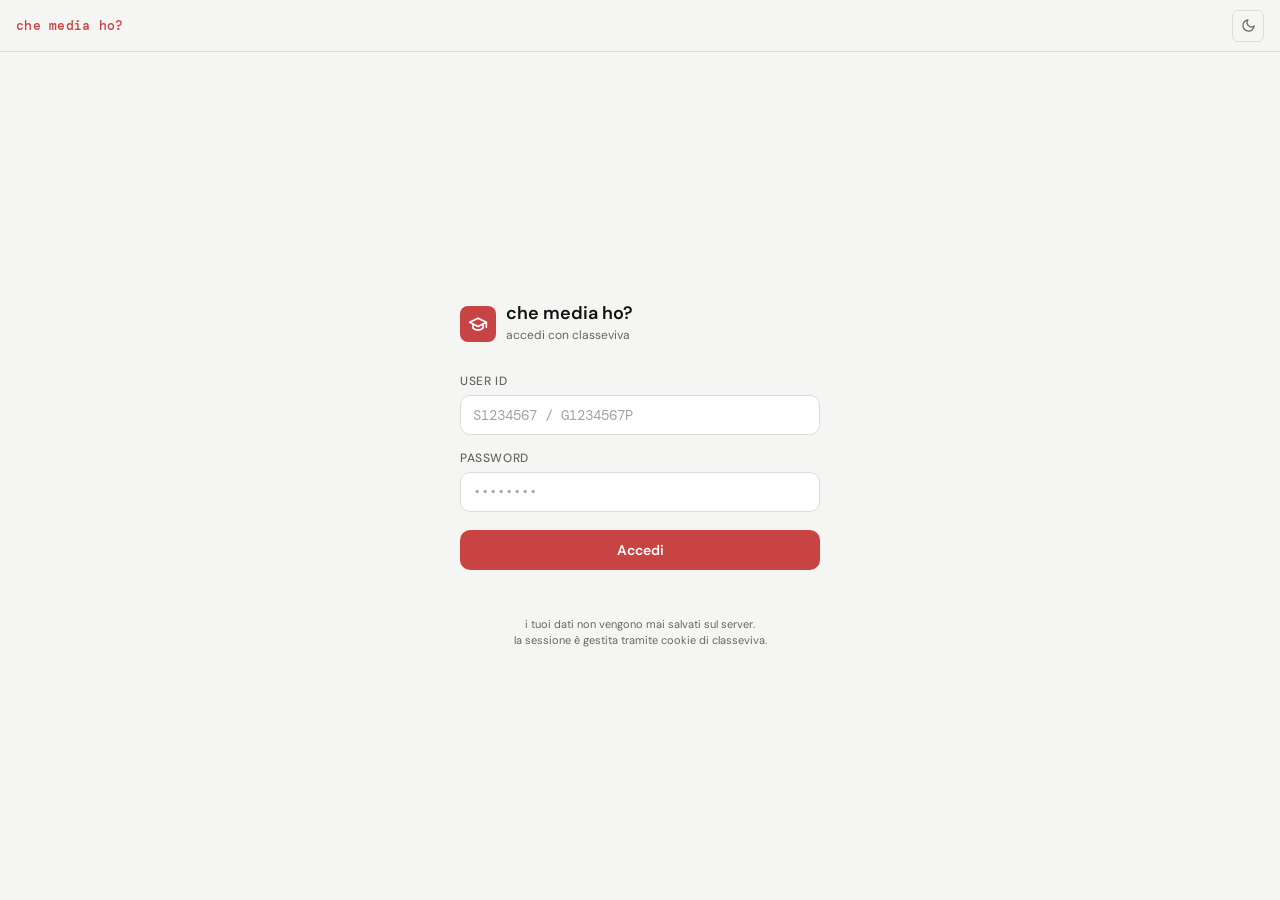
==== index.html @ db6457bb "feat: init v3" ====
<!DOCTYPE html>
<html lang="it">
<head>
  <meta charset="UTF-8" />
  <meta name="viewport" content="width=device-width, initial-scale=1.0, viewport-fit=cover" />
  <meta name="theme-color" content="#0f0f0f" />
  <meta name="description" content="Calcola la media dei voti ClasseViva" />
  <meta name="apple-mobile-web-app-capable" content="yes" />
  <meta name="apple-mobile-web-app-status-bar-style" content="black-translucent" />
  <meta name="apple-mobile-web-app-title" content="che media ho?" />
  <link rel="manifest" href="/manifest.json" />
  <link rel="icon" type="image/png" sizes="192x192" href="/icons/icon-192.png" />
  <link rel="apple-touch-icon" href="/icons/icon-192.png" />
  <title>che media ho?</title>
  <link rel="preconnect" href="https://fonts.googleapis.com" />
  <link rel="preconnect" href="https://fonts.gstatic.com" crossorigin />
  <link href="https://fonts.googleapis.com/css2?family=DM+Mono:ital,wght@0,300;0,400;0,500;1,300&family=DM+Sans:ital,opsz,wght@0,9..40,300;0,9..40,400;0,9..40,500;0,9..40,600;1,9..40,300&display=swap" rel="stylesheet" />

  <style>
    *, *::before, *::after { box-sizing: border-box; margin: 0; padding: 0; }

    :root {
      --bg:        #0c0c0c;
      --surface:   #161616;
      --surface2:  #1e1e1e;
      --border:    #2a2a2a;
      --text:      #e8e8e8;
      --muted:     #888;
      --accent:    #c84444;
      --accent-lo: rgba(200,68,68,.12);
      --green:     #4caf6e;
      --yellow:    #e0a943;
      --red:       #c84444;
      --blue:      #4a8fd4;
      --radius:    10px;
      --mono:      "DM Mono", monospace;
      --sans:      "DM Sans", sans-serif;
      --transition: 160ms ease;
    }
    [data-theme="light"] {
      --bg:        #f5f5f3;
      --surface:   #ffffff;
      --surface2:  #eeeeec;
      --border:    #dcdcda;
      --text:      #111;
      --muted:     #666;
      --accent-lo: rgba(200,68,68,.08);
    }

    html, body { height: 100%; }
    body {
      font-family: var(--sans);
      background: var(--bg);
      color: var(--text);
      font-size: 15px;
      line-height: 1.5;
      -webkit-font-smoothing: antialiased;
    }

    .hidden { display: none !important; }
    .mono   { font-family: var(--mono); }

    #app { min-height: 100dvh; display: flex; flex-direction: column; }

    .topbar {
      position: sticky; top: 0; z-index: 100;
      display: flex; align-items: center; justify-content: space-between;
      padding: 0 16px;
      height: 52px;
      background: var(--bg);
      border-bottom: 1px solid var(--border);
    }
    .topbar-brand {
      font-family: var(--mono);
      font-size: 13px;
      font-weight: 500;
      color: var(--accent);
      letter-spacing: .02em;
      user-select: none;
    }
    .topbar-actions { display: flex; gap: 8px; align-items: center; }
    .icon-btn {
      background: none;
      border: 1px solid var(--border);
      border-radius: 6px;
      color: var(--muted);
      width: 32px; height: 32px;
      display: flex; align-items: center; justify-content: center;
      cursor: pointer;
      transition: color var(--transition), border-color var(--transition);
    }
    .icon-btn:hover { color: var(--text); border-color: var(--muted); }
    .icon-btn svg { width: 15px; height: 15px; }

    .view { display: none; flex: 1; }
    .view.active { display: flex; flex-direction: column; }

    #view-login {
      align-items: center;
      justify-content: center;
      padding: 32px 20px;
    }
    .login-card {
      width: 100%;
      max-width: 360px;
    }
    .login-logo {
      display: flex; align-items: center; gap: 10px;
      margin-bottom: 28px;
    }
    .login-logo-icon {
      width: 36px; height: 36px;
      background: var(--accent);
      border-radius: 8px;
      display: flex; align-items: center; justify-content: center;
      flex-shrink: 0;
    }
    .login-logo-icon svg { width: 20px; height: 20px; color: #fff; }
    .login-title {
      font-size: 18px;
      font-weight: 600;
      line-height: 1.2;
    }
    .login-subtitle {
      font-size: 12px;
      color: var(--muted);
      margin-top: 1px;
    }
    .field { margin-bottom: 14px; }
    .field label {
      display: block;
      font-size: 12px;
      font-weight: 500;
      color: var(--muted);
      margin-bottom: 5px;
      text-transform: uppercase;
      letter-spacing: .05em;
    }
    .field input {
      width: 100%;
      background: var(--surface);
      border: 1px solid var(--border);
      border-radius: var(--radius);
      color: var(--text);
      font-family: var(--mono);
      font-size: 14px;
      padding: 10px 12px;
      outline: none;
      transition: border-color var(--transition);
    }
    .field input:focus { border-color: var(--accent); }
    .field input::placeholder { color: var(--muted); opacity: .6; }
    .login-btn {
      width: 100%;
      background: var(--accent);
      color: #fff;
      border: none;
      border-radius: var(--radius);
      font-family: var(--sans);
      font-size: 14px;
      font-weight: 600;
      padding: 11px;
      cursor: pointer;
      margin-top: 4px;
      transition: opacity var(--transition);
    }
    .login-btn:hover:not(:disabled) { opacity: .88; }
    .login-btn:disabled { opacity: .45; cursor: default; }
    .login-error {
      font-size: 13px;
      color: var(--red);
      min-height: 18px;
      margin-top: 10px;
      text-align: center;
    }
    .login-note {
      font-size: 11px;
      color: var(--muted);
      text-align: center;
      margin-top: 18px;
      line-height: 1.5;
    }

    #view-grades { padding: 0 0 80px; }

    .summary-bar {
      display: flex; align-items: center; justify-content: space-between;
      padding: 16px 16px 12px;
      gap: 12px;
    }
    .summary-label {
      font-size: 11px;
      text-transform: uppercase;
      letter-spacing: .08em;
      color: var(--muted);
    }
    .summary-avg {
      font-family: var(--mono);
      font-size: 32px;
      font-weight: 500;
      line-height: 1;
    }
    .summary-avg.excellent { color: var(--green); }
    .summary-avg.pass      { color: var(--yellow); }
    .summary-avg.fail      { color: var(--red); }

    .refresh-btn {
      background: var(--surface2);
      border: 1px solid var(--border);
      border-radius: 6px;
      color: var(--muted);
      padding: 6px 12px;
      font-family: var(--sans);
      font-size: 12px;
      cursor: pointer;
      display: flex; align-items: center; gap: 6px;
      transition: color var(--transition);
      flex-shrink: 0;
    }
    .refresh-btn:hover { color: var(--text); }
    .refresh-btn svg { width: 13px; height: 13px; }
    .refresh-btn.spinning svg { animation: spin .6s linear infinite; }
    @keyframes spin { to { transform: rotate(360deg); } }

    .period-block { padding: 0 12px 8px; }
    .period-label {
      font-size: 11px;
      font-weight: 600;
      text-transform: uppercase;
      letter-spacing: .1em;
      color: var(--muted);
      padding: 12px 4px 8px;
      display: flex; align-items: center; justify-content: space-between;
    }
    .period-avg {
      font-family: var(--mono);
      font-size: 12px;
      font-weight: 500;
    }

    .subject-row {
      display: flex; align-items: center;
      background: var(--surface);
      border: 1px solid var(--border);
      border-radius: var(--radius);
      padding: 11px 14px;
      margin-bottom: 6px;
      cursor: pointer;
      transition: border-color var(--transition), background var(--transition);
      gap: 10px;
    }
    .subject-row:hover { border-color: var(--muted); background: var(--surface2); }
    .subject-name {
      flex: 1;
      font-size: 13px;
      font-weight: 500;
      white-space: nowrap;
      overflow: hidden;
      text-overflow: ellipsis;
    }
    .grade-chips { display: flex; gap: 4px; flex-wrap: wrap; justify-content: flex-end; align-items: center; }
    .chip {
      font-family: var(--mono);
      font-size: 11px;
      font-weight: 500;
      padding: 2px 7px;
      border-radius: 4px;
      cursor: pointer;
      transition: opacity var(--transition);
    }
    .chip:hover { opacity: .75; }
    .chip.excellent { background: rgba(76,175,110,.15); color: var(--green); }
    .chip.pass      { background: rgba(224,169,67,.13); color: var(--yellow); }
    .chip.fail      { background: rgba(200,68,68,.15);  color: var(--red); }
    .chip.blue      { background: rgba(74,143,212,.15); color: var(--blue); }
    .subject-avg {
      font-family: var(--mono);
      font-size: 15px;
      font-weight: 500;
      min-width: 30px;
      text-align: right;
    }

    #view-subject { padding: 0 0 80px; }

    .back-btn {
      display: flex; align-items: center; gap: 6px;
      background: none;
      border: none;
      color: var(--muted);
      font-family: var(--sans);
      font-size: 13px;
      cursor: pointer;
      padding: 14px 16px 4px;
      transition: color var(--transition);
    }
    .back-btn:hover { color: var(--text); }
    .back-btn svg { width: 15px; height: 15px; }

    .subject-header {
      padding: 8px 16px 16px;
      border-bottom: 1px solid var(--border);
    }
    .subject-header-name {
      font-size: 20px;
      font-weight: 600;
      margin-bottom: 6px;
    }
    .subject-stats {
      display: flex; gap: 16px; flex-wrap: wrap;
    }
    .stat {
      display: flex; flex-direction: column;
    }
    .stat-value {
      font-family: var(--mono);
      font-size: 20px;
      font-weight: 500;
      line-height: 1;
    }
    .stat-label {
      font-size: 11px;
      color: var(--muted);
      margin-top: 2px;
    }

    .period-grades {
      padding: 14px 14px 0;
    }
    .grade-card {
      display: flex; align-items: center; gap: 12px;
      background: var(--surface);
      border: 1px solid var(--border);
      border-radius: var(--radius);
      padding: 11px 14px;
      margin-bottom: 6px;
      cursor: pointer;
      transition: border-color var(--transition);
    }
    .grade-card:hover { border-color: var(--muted); }
    .grade-big {
      font-family: var(--mono);
      font-size: 22px;
      font-weight: 500;
      min-width: 42px;
    }
    .grade-meta { flex: 1; }
    .grade-date { font-size: 12px; color: var(--muted); }
    .grade-component { font-size: 12px; color: var(--muted); margin-top: 1px; }
    .grade-note { font-size: 12px; color: var(--muted); margin-top: 3px; font-style: italic; }

    .goal-section {
      margin: 16px 14px 0;
      background: var(--surface);
      border: 1px solid var(--border);
      border-radius: var(--radius);
      padding: 14px;
    }
    .goal-title {
      font-size: 12px;
      font-weight: 600;
      text-transform: uppercase;
      letter-spacing: .08em;
      color: var(--muted);
      margin-bottom: 10px;
    }
    .goal-row { display: flex; gap: 8px; align-items: center; flex-wrap: wrap; }
    .goal-input {
      background: var(--surface2);
      border: 1px solid var(--border);
      border-radius: 6px;
      color: var(--text);
      font-family: var(--mono);
      font-size: 14px;
      padding: 7px 10px;
      width: 70px;
      outline: none;
      transition: border-color var(--transition);
    }
    .goal-input:focus { border-color: var(--accent); }
    .goal-btn {
      background: var(--accent-lo);
      border: 1px solid var(--accent);
      border-radius: 6px;
      color: var(--accent);
      font-family: var(--sans);
      font-size: 12px;
      font-weight: 600;
      padding: 7px 12px;
      cursor: pointer;
      transition: background var(--transition);
    }
    .goal-btn:hover { background: rgba(200,68,68,.2); }
    .goal-result {
      font-size: 13px;
      color: var(--muted);
      margin-top: 8px;
      line-height: 1.5;
      min-height: 18px;
    }
    .goal-result strong { color: var(--text); font-family: var(--mono); }

    /* ── Modal ──────────────────────────────────────────────────── */
    .modal-overlay {
      position: fixed; inset: 0; z-index: 200;
      background: rgba(0,0,0,.65);
      display: flex; align-items: flex-end; justify-content: center;
      opacity: 0; pointer-events: none;
      transition: opacity 200ms ease;
    }
    .modal-overlay.show { opacity: 1; pointer-events: all; }
    .modal {
      background: var(--surface);
      border: 1px solid var(--border);
      border-radius: 16px 16px 0 0;
      width: 100%;
      max-width: 480px;
      padding: 20px 20px 28px;
      transform: translateY(20px);
      transition: transform 200ms ease;
    }
    .modal-overlay.show .modal { transform: translateY(0); }
    .modal-handle {
      width: 36px; height: 4px;
      background: var(--border);
      border-radius: 2px;
      margin: 0 auto 16px;
    }
    .modal-grade-big {
      font-family: var(--mono);
      font-size: 48px;
      font-weight: 500;
      line-height: 1;
      text-align: center;
      margin-bottom: 12px;
    }
    .modal-row {
      display: flex; justify-content: space-between;
      padding: 8px 0;
      border-bottom: 1px solid var(--border);
      font-size: 13px;
    }
    .modal-row:last-child { border-bottom: none; }
    .modal-row-label { color: var(--muted); }
    .modal-close {
      width: 100%;
      background: var(--surface2);
      border: 1px solid var(--border);
      border-radius: 8px;
      color: var(--text);
      font-family: var(--sans);
      font-size: 14px;
      padding: 10px;
      cursor: pointer;
      margin-top: 14px;
    }
    
    .skeleton {
      background: linear-gradient(90deg, var(--surface) 25%, var(--surface2) 50%, var(--surface) 75%);
      background-size: 200% 100%;
      animation: shimmer 1.4s ease infinite;
      border-radius: 6px;
    }
    @keyframes shimmer { from { background-position: 200% 0; } to { background-position: -200% 0; } }

    .skeleton-row {
      height: 52px;
      margin-bottom: 6px;
      border-radius: var(--radius);
    }
    
    @media (min-width: 480px) {
      #view-login { padding: 48px 20px; }
      .modal { border-radius: 16px; margin-bottom: 20px; }
    }
  </style>
</head>
<body>
<div id="app">
  <header class="topbar" id="topbar">
    <span class="topbar-brand">che media ho?</span>
    <div class="topbar-actions">
      <button class="icon-btn hidden" id="logoutBtn" title="Esci" aria-label="Esci">
        <svg xmlns="http://www.w3.org/2000/svg" viewBox="0 0 24 24" fill="none"
             stroke="currentColor" stroke-width="2" stroke-linecap="round" stroke-linejoin="round">
          <path d="M9 21H5a2 2 0 0 1-2-2V5a2 2 0 0 1 2-2h4"/>
          <polyline points="16 17 21 12 16 7"/>
          <line x1="21" x2="9" y1="12" y2="12"/>
        </svg>
      </button>
      <button class="icon-btn" id="themeBtn" title="Cambia tema" aria-label="Cambia tema">
        <svg id="themeIconSun" xmlns="http://www.w3.org/2000/svg" viewBox="0 0 24 24" fill="none"
             stroke="currentColor" stroke-width="2" stroke-linecap="round" stroke-linejoin="round">
          <circle cx="12" cy="12" r="5"/>
          <line x1="12" x2="12" y1="1" y2="3"/>
          <line x1="12" x2="12" y1="21" y2="23"/>
          <line x1="4.22" x2="5.64" y1="4.22" y2="5.64"/>
          <line x1="18.36" x2="19.78" y1="18.36" y2="19.78"/>
          <line x1="1" x2="3" y1="12" y2="12"/>
          <line x1="21" x2="23" y1="12" y2="12"/>
          <line x1="4.22" x2="5.64" y1="19.78" y2="18.36"/>
          <line x1="18.36" x2="19.78" y1="5.64" y2="4.22"/>
        </svg>
        <svg id="themeIconMoon" class="hidden" xmlns="http://www.w3.org/2000/svg" viewBox="0 0 24 24" fill="none"
             stroke="currentColor" stroke-width="2" stroke-linecap="round" stroke-linejoin="round">
          <path d="M21 12.79A9 9 0 1 1 11.21 3 7 7 0 0 0 21 12.79z"/>
        </svg>
      </button>
    </div>
  </header>

  <section class="view active" id="view-login">
    <div class="login-card">
      <div class="login-logo">
        <div class="login-logo-icon">
          <svg xmlns="http://www.w3.org/2000/svg" viewBox="0 0 24 24" fill="none"
               stroke="currentColor" stroke-width="2" stroke-linecap="round" stroke-linejoin="round">
            <path d="M22 10v6M2 10l10-5 10 5-10 5z"/>
            <path d="M6 12v5c3 3 9 3 12 0v-5"/>
          </svg>
        </div>
        <div>
          <div class="login-title">che media ho?</div>
          <div class="login-subtitle">accedi con classeviva</div>
        </div>
      </div>

      <div class="field">
        <label for="inp-uid">User ID</label>
        <input id="inp-uid" type="text" placeholder="S1234567 / G1234567P" autocomplete="username" spellcheck="false" />
      </div>
      <div class="field">
        <label for="inp-pwd">Password</label>
        <input id="inp-pwd" type="password" placeholder="••••••••" autocomplete="current-password" />
      </div>
      <button class="login-btn" id="loginBtn">Accedi</button>
      <div class="login-error" id="loginError"></div>
      <p class="login-note">
        i tuoi dati non vengono mai salvati sul server.<br>
        la sessione è gestita tramite cookie di classeviva.
      </p>
    </div>
  </section>

  <section class="view" id="view-grades">
    <div class="summary-bar">
      <div>
        <div class="summary-label">media generale</div>
        <div class="summary-avg" id="overallAvg">—</div>
      </div>
      <button class="refresh-btn" id="refreshBtn">
        <svg xmlns="http://www.w3.org/2000/svg" viewBox="0 0 24 24" fill="none"
             stroke="currentColor" stroke-width="2" stroke-linecap="round" stroke-linejoin="round">
          <polyline points="23 4 23 10 17 10"/>
          <path d="M20.49 15a9 9 0 1 1-2.12-9.36L23 10"/>
        </svg>
        aggiorna
      </button>
    </div>
    <div id="gradesContainer">
      <div class="period-block">
        <div class="period-label">caricamento...</div>
        <div class="skeleton skeleton-row"></div>
        <div class="skeleton skeleton-row"></div>
        <div class="skeleton skeleton-row"></div>
      </div>
    </div>
  </section>

  <section class="view" id="view-subject">
    <button class="back-btn" id="backBtn">
      <svg xmlns="http://www.w3.org/2000/svg" viewBox="0 0 24 24" fill="none"
           stroke="currentColor" stroke-width="2" stroke-linecap="round" stroke-linejoin="round">
        <polyline points="15 18 9 12 15 6"/>
      </svg>
      indietro
    </button>
    <div id="subjectContent"></div>
  </section>

</div>

<div class="modal-overlay" id="gradeModal">
  <div class="modal">
    <div class="modal-handle"></div>
    <div class="modal-grade-big" id="modalGrade"></div>
    <div id="modalRows"></div>
    <button class="modal-close" id="modalClose">chiudi</button>
  </div>
</div>

<script>
const PROXY_BASE   = "/api/proxy";
const AUTH_URL     = "/auth-p7/app/default/AuthApi4.php?a=aLoginPwd";
const BASE_API     = "/rest/w1";
const GRADES_YEAR  = 26; // grades26 endpoint, update yearly

let state = {
  cookies:   null,   // { PHPSESSID, webidentity, webrole }
  studentId: null,
  gradesAvr: null,
};

async function cvFetch(path, opts = {}) {
  const url = `${PROXY_BASE}?path=${encodeURIComponent(path)}`;
  const headers = { ...(opts.headers || {}) };
  if (state.cookies) {
    const cookieStr = Object.entries(state.cookies)
      .map(([k, v]) => `${k}=${v}`).join("; ");
    headers["Cookie"] = cookieStr;
  }
  const res = await fetch(url, { ...opts, headers });
  if (!res.ok && res.status !== 302) {
    const text = await res.text().catch(() => "");
    throw Object.assign(new Error(`HTTP ${res.status}`), { status: res.status, body: text });
  }
  return res;
}

async function cvJSON(path, opts = {}) {
  const res = await cvFetch(path, opts);
  return res.json();
}

async function login(uid, pwd) {
  const params = new URLSearchParams({ cid: "", uid, pwd, pin: "", target: "" });

  const res = await fetch(
    `${PROXY_BASE}?path=${encodeURIComponent(AUTH_URL)}`,
    {
      method:  "POST",
      headers: { "Content-Type": "application/x-www-form-urlencoded" },
      body:    params.toString(),
    }
  );

  const raw = res.headers.get("set-cookie") || "";
  const cookies = parseCookies(raw);

  if (!cookies.PHPSESSID) {
    const data = await res.json().catch(() => ({}));
    throw new Error(data.error || "credenziali non valide");
  }

  state.cookies = cookies;

  const whoami = await cvJSON(`${BASE_API}/misc/whoami`);
  state.studentId = whoami.id;

  sessionStorage.setItem("cv_session", JSON.stringify({ cookies, studentId: whoami.id }));

  return whoami;
}

function parseCookies(setCookieHeader) {
  const out = {};
  const parts = setCookieHeader.split(/,(?=\s*\w+=)/);
  for (const part of parts) {
    const seg = part.split(";")[0].trim();
    const eq  = seg.indexOf("=");
    if (eq > 0) {
      const key = seg.slice(0, eq).trim();
      const val = seg.slice(eq + 1).trim();
      if (["PHPSESSID", "webidentity", "webrole", "i18n_redirected"].includes(key)) {
        out[key] = val;
      }
    }
  }
  return out;
}

function loadSession() {
  try {
    const saved = sessionStorage.getItem("cv_session");
    if (!saved) return false;
    const { cookies, studentId } = JSON.parse(saved);
    if (!cookies?.PHPSESSID || !studentId) return false;
    state.cookies   = cookies;
    state.studentId = studentId;
    return true;
  } catch { return false; }
}

function clearSession() {
  state.cookies   = null;
  state.studentId = null;
  state.gradesAvr = null;
  sessionStorage.removeItem("cv_session");
}

async function fetchGrades() {
  const data = await cvJSON(`${BASE_API}/students/${state.studentId}/grades${GRADES_YEAR}`);
  return data.grades || [];
}

function calcAvr(gradesList) {
  const avr = {};

  for (const g of gradesList) {
    const dec = g.decimalValue;
    if (dec == null || g.noAverage) continue;

    let period = String(g.periodPos - 1);
    if (period < "1") period = "1";

    if (!avr[period]) avr[period] = {};
    if (!avr[period][g.subjectDesc]) {
      avr[period][g.subjectDesc] = { avr: 0, grades: [] };
    }

    avr[period][g.subjectDesc].grades.push({
      decimalValue:   dec,
      displayValue:   g.displayValue,
      evtDate:        g.evtDate,
      componentDesc:  g.componentDesc,
      notesForFamily: g.notesForFamily,
      teacherName:    g.teacherName,
      isBlue:         g.color === "blue",
    });
  }
  
  for (const period of Object.keys(avr)) {
    const periodAll = [];
    for (const subj of Object.keys(avr[period])) {
      const eff = effectiveGrades(avr[period][subj].grades);
      avr[period][subj].avr = eff.length ? eff.reduce((a, b) => a + b, 0) / eff.length : 0;
      periodAll.push(...eff);
    }
    avr[period]._periodAvr = periodAll.length
      ? periodAll.reduce((a, b) => a + b, 0) / periodAll.length : 0;
  }

  const all = [];
  for (const period of Object.keys(avr)) {
    for (const subj of Object.keys(avr[period])) {
      if (subj === "_periodAvr") continue;
      all.push(...effectiveGrades(avr[period][subj].grades));
    }
  }
  avr._allAvr = all.length ? all.reduce((a, b) => a + b, 0) / all.length : 0;

  return avr;
}

function effectiveGrades(gradesList) {
  const standalone = [];
  const groups     = {};
  for (const g of gradesList) {
    if (g.componentDesc) {
      (groups[g.evtDate] = groups[g.evtDate] || []).push(g.decimalValue);
    } else {
      standalone.push(g.decimalValue);
    }
  }
  return [
    ...standalone,
    ...Object.values(groups).map(arr => arr.reduce((a, b) => a + b, 0) / arr.length),
  ];
}

function gradeClass(v) {
  if (v >= 6.5) return "excellent";
  if (v >= 5.5) return "pass";
  return "fail";
}

function fmtAvr(v) {
  return typeof v === "number" ? v.toFixed(2) : "—";
}

function showView(id) {
  document.querySelectorAll(".view").forEach(v => v.classList.remove("active"));
  document.getElementById(id).classList.add("active");
  const logoutBtn = document.getElementById("logoutBtn");
  logoutBtn.classList.toggle("hidden", id === "view-login");
}

function renderGrades(avr) {
  const container  = document.getElementById("gradesContainer");
  const overallEl  = document.getElementById("overallAvg");

  const overall = avr._allAvr || 0;
  overallEl.textContent = fmtAvr(overall);
  overallEl.className   = `summary-avg ${gradeClass(overall)}`;

  const periods = Object.keys(avr).filter(k => !k.startsWith("_")).sort();
  let html = "";

  for (const period of periods) {
    const subjects  = avr[period];
    const periodAvr = subjects._periodAvr || 0;

    html += `
      <div class="period-block">
        <div class="period-label">
          periodo ${period}
          <span class="period-avg ${gradeClass(periodAvr)}">${fmtAvr(periodAvr)}</span>
        </div>`;

    const subjNames = Object.keys(subjects).filter(k => !k.startsWith("_")).sort();
    for (const subj of subjNames) {
      const sd     = subjects[subj];
      const cls    = gradeClass(sd.avr);
      const chips  = sd.grades.map(g => {
        const gc = g.isBlue ? "blue" : gradeClass(g.decimalValue);
        return `<span class="chip ${gc}" data-grade='${escAttr(JSON.stringify(g))}'>${g.displayValue || g.decimalValue}</span>`;
      }).join("");

      html += `
        <div class="subject-row" data-subject="${escAttr(subj)}" data-period="${period}">
          <div class="subject-name">${escHtml(subj)}</div>
          <div class="grade-chips">${chips}</div>
          <div class="subject-avg ${cls}">${fmtAvr(sd.avr)}</div>
        </div>`;
    }
    html += `</div>`;
  }

  container.innerHTML = html;

  container.querySelectorAll(".subject-row").forEach(row => {
    row.addEventListener("click", e => {
      if (e.target.classList.contains("chip")) return;
      openSubject(row.dataset.subject);
    });
  });
  
  container.querySelectorAll(".chip").forEach(chip => {
    chip.addEventListener("click", e => {
      e.stopPropagation();
      openGradeModal(JSON.parse(chip.dataset.grade));
    });
  });
}

function openSubject(subjName) {
  const avr = state.gradesAvr;
  const periods = Object.keys(avr).filter(k => !k.startsWith("_")).sort();

  let allGrades = [];
  for (const p of periods) {
    if (avr[p][subjName]) allGrades.push(...avr[p][subjName].grades);
  }

  const vals    = allGrades.map(g => g.decimalValue).filter(v => v != null);
  const subjAvr = vals.length ? vals.reduce((a, b) => a + b, 0) / vals.length : 0;
  const highest = vals.length ? Math.max(...vals) : null;
  const lowest  = vals.length ? Math.min(...vals) : null;

  let html = `
    <div class="subject-header">
      <div class="subject-header-name">${escHtml(subjName)}</div>
      <div class="subject-stats">
        <div class="stat">
          <div class="stat-value ${gradeClass(subjAvr)}">${fmtAvr(subjAvr)}</div>
          <div class="stat-label">media</div>
        </div>
        <div class="stat">
          <div class="stat-value">${allGrades.length}</div>
          <div class="stat-label">voti</div>
        </div>
        ${highest != null ? `<div class="stat">
          <div class="stat-value ${gradeClass(highest)}">${fmtAvr(highest)}</div>
          <div class="stat-label">massimo</div>
        </div>` : ""}
        ${lowest != null ? `<div class="stat">
          <div class="stat-value ${gradeClass(lowest)}">${fmtAvr(lowest)}</div>
          <div class="stat-label">minimo</div>
        </div>` : ""}
      </div>
    </div>`;

  for (const p of periods) {
    if (!avr[p][subjName]) continue;
    const grades = avr[p][subjName].grades;

    html += `<div class="period-grades">
      <div class="period-label" style="padding-top:0">periodo ${p}</div>`;

    for (const g of grades) {
      const gc = g.isBlue ? "blue" : gradeClass(g.decimalValue);
      html += `
        <div class="grade-card" data-grade='${escAttr(JSON.stringify(g))}'>
          <div class="grade-big ${gc}">${g.displayValue || fmtAvr(g.decimalValue)}</div>
          <div class="grade-meta">
            <div class="grade-date">${g.evtDate || "—"}</div>
            ${g.componentDesc ? `<div class="grade-component">${escHtml(g.componentDesc)}</div>` : ""}
            ${g.notesForFamily ? `<div class="grade-note">${escHtml(g.notesForFamily)}</div>` : ""}
          </div>
          ${g.teacherName ? `<div style="font-size:11px;color:var(--muted);text-align:right;max-width:90px;overflow:hidden;text-overflow:ellipsis;white-space:nowrap">${escHtml(g.teacherName)}</div>` : ""}
        </div>`;
    }
    html += `</div>`;
  }
  
  html += `
    <div class="goal-section">
      <div class="goal-title">simulatore voto</div>
      <div class="goal-row">
        <span style="font-size:13px;color:var(--muted)">obiettivo</span>
        <input class="goal-input" id="goalTarget" type="number" min="1" max="10" step="0.25" placeholder="es. 7" />
        <span style="font-size:13px;color:var(--muted)">in</span>
        <input class="goal-input" id="goalNumGrades" type="number" min="1" max="10" step="1" value="1" style="width:54px" />
        <span style="font-size:13px;color:var(--muted)">voti</span>
        <button class="goal-btn" id="goalCalcBtn">calcola</button>
      </div>
      <div class="goal-result" id="goalResult"></div>
    </div>`;

  document.getElementById("subjectContent").innerHTML = html;

  document.querySelectorAll(".grade-card").forEach(card => {
    card.addEventListener("click", () => openGradeModal(JSON.parse(card.dataset.grade)));
  });

  document.getElementById("goalCalcBtn").addEventListener("click", () => {
    const target    = parseFloat(document.getElementById("goalTarget").value);
    const numGrades = parseInt(document.getElementById("goalNumGrades").value) || 1;
    if (isNaN(target) || target < 1 || target > 10) {
      document.getElementById("goalResult").textContent = "inserisci un obiettivo valido (1–10)";
      return;
    }
    const needed = calcGoalGrade(subjAvr, vals.length, target, numGrades);
    const res    = document.getElementById("goalResult");
    if (needed === null) {
      res.innerHTML = `media attuale già ≥ <strong>${target}</strong> 🎉`;
    } else if (needed > 10) {
      res.innerHTML = `non raggiungibile con ${numGrades} vot${numGrades === 1 ? "o" : "i"} (servirebbe <strong>${fmtAvr(needed)}</strong>)`;
    } else {
      res.innerHTML = `con ${numGrades} vot${numGrades === 1 ? "o" : "i"} da <strong>${fmtAvr(needed)}</strong> raggiungi <strong>${target}</strong>`;
    }
  });

  showView("view-subject");
}

function calcGoalGrade(currentAvr, currentCount, target, numGrades) {
  if (currentAvr >= target) return null;
  const needed = (target * (currentCount + numGrades) - currentAvr * currentCount) / numGrades;
  return needed;
}

function openGradeModal(g) {
  const gc = g.isBlue ? "blue" : gradeClass(g.decimalValue);
  document.getElementById("modalGrade").textContent = g.displayValue || fmtAvr(g.decimalValue);
  document.getElementById("modalGrade").className = `modal-grade-big ${gc}`;

  const rows = [
    ["data",       g.evtDate || "—"],
    g.componentDesc  ? ["componente", g.componentDesc]  : null,
    g.teacherName    ? ["docente",    g.teacherName]     : null,
    g.notesForFamily ? ["note",       g.notesForFamily]  : null,
    g.isBlue         ? ["tipo",       "voto blu (orale)"] : null,
  ].filter(Boolean);

  document.getElementById("modalRows").innerHTML = rows.map(([label, val]) =>
    `<div class="modal-row">
      <span class="modal-row-label">${label}</span>
      <span>${escHtml(String(val))}</span>
    </div>`
  ).join("");

  document.getElementById("gradeModal").classList.add("show");
}

function initTheme() {
  const saved  = localStorage.getItem("theme");
  const system = window.matchMedia("(prefers-color-scheme: light)").matches ? "light" : "dark";
  const theme  = saved || system;
  applyTheme(theme);
}

function applyTheme(t) {
  document.documentElement.dataset.theme = t === "light" ? "light" : "";
  document.getElementById("themeIconSun").classList.toggle("hidden",  t === "light");
  document.getElementById("themeIconMoon").classList.toggle("hidden", t !== "light");
  localStorage.setItem("theme", t);
}

function escHtml(s) {
  return String(s)
    .replace(/&/g, "&amp;")
    .replace(/</g, "&lt;")
    .replace(/>/g, "&gt;")
    .replace(/"/g, "&quot;");
}

function escAttr(s) {
  return escHtml(s).replace(/'/g, "&#39;");
}

async function loadAndRender() {
  try {
    const grades     = await fetchGrades();
    state.gradesAvr  = calcAvr(grades);
    renderGrades(state.gradesAvr);
    showView("view-grades");
  } catch (err) {
    if (err.status === 401) {
      clearSession();
      showView("view-login");
    } else {
      document.getElementById("gradesContainer").innerHTML =
        `<div style="padding:20px;color:var(--red);font-size:13px">
          errore nel caricamento dei voti: ${escHtml(err.message)}
        </div>`;
    }
  }
}

document.addEventListener("DOMContentLoaded", () => {
  initTheme();

  document.getElementById("themeBtn").addEventListener("click", () => {
    const cur = document.documentElement.dataset.theme === "light" ? "light" : "dark";
    applyTheme(cur === "light" ? "dark" : "light");
  });

  document.getElementById("modalClose").addEventListener("click", () =>
    document.getElementById("gradeModal").classList.remove("show"));
  document.getElementById("gradeModal").addEventListener("click", e => {
    if (e.target === document.getElementById("gradeModal"))
      document.getElementById("gradeModal").classList.remove("show");
  });
  document.addEventListener("keydown", e => {
    if (e.key === "Escape") document.getElementById("gradeModal").classList.remove("show");
  });

  document.getElementById("backBtn").addEventListener("click", () => showView("view-grades"));

  document.getElementById("logoutBtn").addEventListener("click", () => {
    clearSession();
    showView("view-login");
  });

  document.getElementById("refreshBtn").addEventListener("click", async () => {
    const btn = document.getElementById("refreshBtn");
    btn.classList.add("spinning");
    btn.disabled = true;
    try {
      await loadAndRender();
    } finally {
      btn.classList.remove("spinning");
      btn.disabled = false;
    }
  });

  const loginBtn   = document.getElementById("loginBtn");
  const errorEl    = document.getElementById("loginError");
  const uidInput   = document.getElementById("inp-uid");
  const pwdInput   = document.getElementById("inp-pwd");

  async function doLogin() {
    const uid = uidInput.value.trim();
    const pwd = pwdInput.value;
    if (!uid || !pwd) { errorEl.textContent = "inserisci credenziali"; return; }

    loginBtn.disabled    = true;
    loginBtn.textContent = "accesso in corso...";
    errorEl.textContent  = "";

    try {
      await login(uid, pwd);
      await loadAndRender();
    } catch (err) {
      errorEl.textContent = err.message || "errore di login";
      loginBtn.disabled    = false;
      loginBtn.textContent = "Accedi";
    }
  }

  loginBtn.addEventListener("click", doLogin);
  pwdInput.addEventListener("keydown", e => { if (e.key === "Enter") doLogin(); });
  uidInput.addEventListener("keydown", e => { if (e.key === "Enter") pwdInput.focus(); });

  if (loadSession()) {
    showView("view-grades");
    loadAndRender();
  }

  if ("serviceWorker" in navigator) {
    navigator.serviceWorker.register("/sw.js").catch(() => {});
  }
});
</script>
</body>
</html>
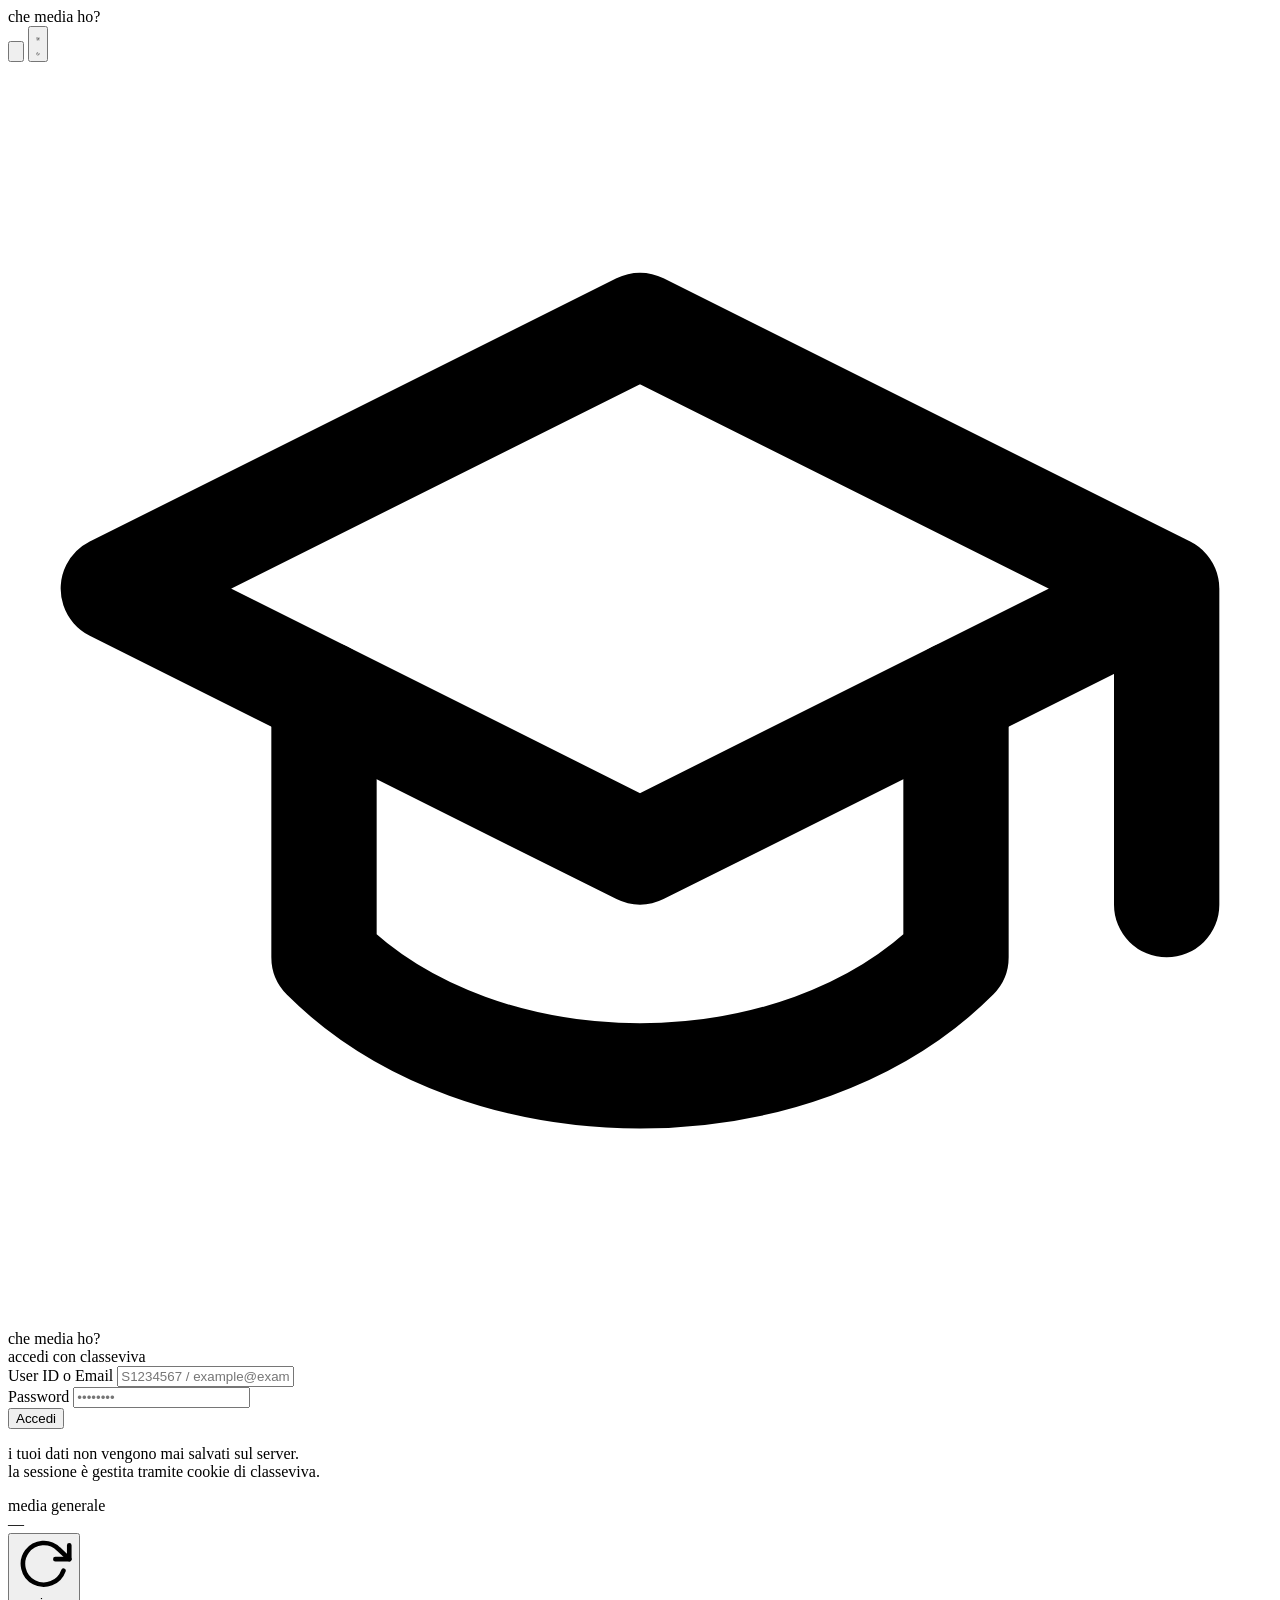
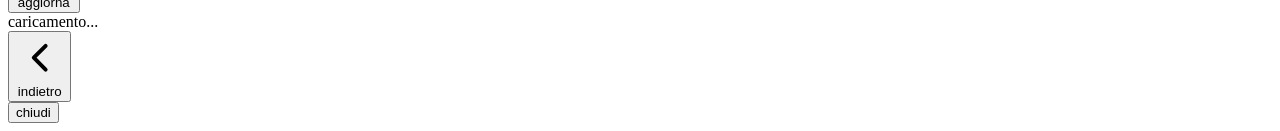
==== commit 5a27050a: "feat: clean html" ====
--- a/index.html
+++ b/index.html
@@ -15,465 +15,7 @@
   <link rel="preconnect" href="https://fonts.googleapis.com" />
   <link rel="preconnect" href="https://fonts.gstatic.com" crossorigin />
   <link href="https://fonts.googleapis.com/css2?family=DM+Mono:ital,wght@0,300;0,400;0,500;1,300&family=DM+Sans:ital,opsz,wght@0,9..40,300;0,9..40,400;0,9..40,500;0,9..40,600;1,9..40,300&display=swap" rel="stylesheet" />
-
-  <style>
-    *, *::before, *::after { box-sizing: border-box; margin: 0; padding: 0; }
-
-    :root {
-      --bg:        #0c0c0c;
-      --surface:   #161616;
-      --surface2:  #1e1e1e;
-      --border:    #2a2a2a;
-      --text:      #e8e8e8;
-      --muted:     #888;
-      --accent:    #c84444;
-      --accent-lo: rgba(200,68,68,.12);
-      --green:     #4caf6e;
-      --yellow:    #e0a943;
-      --red:       #c84444;
-      --blue:      #4a8fd4;
-      --radius:    10px;
-      --mono:      "DM Mono", monospace;
-      --sans:      "DM Sans", sans-serif;
-      --transition: 160ms ease;
-    }
-    [data-theme="light"] {
-      --bg:        #f5f5f3;
-      --surface:   #ffffff;
-      --surface2:  #eeeeec;
-      --border:    #dcdcda;
-      --text:      #111;
-      --muted:     #666;
-      --accent-lo: rgba(200,68,68,.08);
-    }
-
-    html, body { height: 100%; }
-    body {
-      font-family: var(--sans);
-      background: var(--bg);
-      color: var(--text);
-      font-size: 15px;
-      line-height: 1.5;
-      -webkit-font-smoothing: antialiased;
-    }
-
-    .hidden { display: none !important; }
-    .mono   { font-family: var(--mono); }
-
-    #app { min-height: 100dvh; display: flex; flex-direction: column; }
-
-    .topbar {
-      position: sticky; top: 0; z-index: 100;
-      display: flex; align-items: center; justify-content: space-between;
-      padding: 0 16px;
-      height: 52px;
-      background: var(--bg);
-      border-bottom: 1px solid var(--border);
-    }
-    .topbar-brand {
-      font-family: var(--mono);
-      font-size: 13px;
-      font-weight: 500;
-      color: var(--accent);
-      letter-spacing: .02em;
-      user-select: none;
-    }
-    .topbar-actions { display: flex; gap: 8px; align-items: center; }
-    .icon-btn {
-      background: none;
-      border: 1px solid var(--border);
-      border-radius: 6px;
-      color: var(--muted);
-      width: 32px; height: 32px;
-      display: flex; align-items: center; justify-content: center;
-      cursor: pointer;
-      transition: color var(--transition), border-color var(--transition);
-    }
-    .icon-btn:hover { color: var(--text); border-color: var(--muted); }
-    .icon-btn svg { width: 15px; height: 15px; }
-
-    .view { display: none; flex: 1; }
-    .view.active { display: flex; flex-direction: column; }
-
-    #view-login {
-      align-items: center;
-      justify-content: center;
-      padding: 32px 20px;
-    }
-    .login-card {
-      width: 100%;
-      max-width: 360px;
-    }
-    .login-logo {
-      display: flex; align-items: center; gap: 10px;
-      margin-bottom: 28px;
-    }
-    .login-logo-icon {
-      width: 36px; height: 36px;
-      background: var(--accent);
-      border-radius: 8px;
-      display: flex; align-items: center; justify-content: center;
-      flex-shrink: 0;
-    }
-    .login-logo-icon svg { width: 20px; height: 20px; color: #fff; }
-    .login-title {
-      font-size: 18px;
-      font-weight: 600;
-      line-height: 1.2;
-    }
-    .login-subtitle {
-      font-size: 12px;
-      color: var(--muted);
-      margin-top: 1px;
-    }
-    .field { margin-bottom: 14px; }
-    .field label {
-      display: block;
-      font-size: 12px;
-      font-weight: 500;
-      color: var(--muted);
-      margin-bottom: 5px;
-      text-transform: uppercase;
-      letter-spacing: .05em;
-    }
-    .field input {
-      width: 100%;
-      background: var(--surface);
-      border: 1px solid var(--border);
-      border-radius: var(--radius);
-      color: var(--text);
-      font-family: var(--mono);
-      font-size: 14px;
-      padding: 10px 12px;
-      outline: none;
-      transition: border-color var(--transition);
-    }
-    .field input:focus { border-color: var(--accent); }
-    .field input::placeholder { color: var(--muted); opacity: .6; }
-    .login-btn {
-      width: 100%;
-      background: var(--accent);
-      color: #fff;
-      border: none;
-      border-radius: var(--radius);
-      font-family: var(--sans);
-      font-size: 14px;
-      font-weight: 600;
-      padding: 11px;
-      cursor: pointer;
-      margin-top: 4px;
-      transition: opacity var(--transition);
-    }
-    .login-btn:hover:not(:disabled) { opacity: .88; }
-    .login-btn:disabled { opacity: .45; cursor: default; }
-    .login-error {
-      font-size: 13px;
-      color: var(--red);
-      min-height: 18px;
-      margin-top: 10px;
-      text-align: center;
-    }
-    .login-note {
-      font-size: 11px;
-      color: var(--muted);
-      text-align: center;
-      margin-top: 18px;
-      line-height: 1.5;
-    }
-
-    #view-grades { padding: 0 0 80px; }
-
-    .summary-bar {
-      display: flex; align-items: center; justify-content: space-between;
-      padding: 16px 16px 12px;
-      gap: 12px;
-    }
-    .summary-label {
-      font-size: 11px;
-      text-transform: uppercase;
-      letter-spacing: .08em;
-      color: var(--muted);
-    }
-    .summary-avg {
-      font-family: var(--mono);
-      font-size: 32px;
-      font-weight: 500;
-      line-height: 1;
-    }
-    .summary-avg.excellent { color: var(--green); }
-    .summary-avg.pass      { color: var(--yellow); }
-    .summary-avg.fail      { color: var(--red); }
-
-    .refresh-btn {
-      background: var(--surface2);
-      border: 1px solid var(--border);
-      border-radius: 6px;
-      color: var(--muted);
-      padding: 6px 12px;
-      font-family: var(--sans);
-      font-size: 12px;
-      cursor: pointer;
-      display: flex; align-items: center; gap: 6px;
-      transition: color var(--transition);
-      flex-shrink: 0;
-    }
-    .refresh-btn:hover { color: var(--text); }
-    .refresh-btn svg { width: 13px; height: 13px; }
-    .refresh-btn.spinning svg { animation: spin .6s linear infinite; }
-    @keyframes spin { to { transform: rotate(360deg); } }
-
-    .period-block { padding: 0 12px 8px; }
-    .period-label {
-      font-size: 11px;
-      font-weight: 600;
-      text-transform: uppercase;
-      letter-spacing: .1em;
-      color: var(--muted);
-      padding: 12px 4px 8px;
-      display: flex; align-items: center; justify-content: space-between;
-    }
-    .period-avg {
-      font-family: var(--mono);
-      font-size: 12px;
-      font-weight: 500;
-    }
-
-    .subject-row {
-      display: flex; align-items: center;
-      background: var(--surface);
-      border: 1px solid var(--border);
-      border-radius: var(--radius);
-      padding: 11px 14px;
-      margin-bottom: 6px;
-      cursor: pointer;
-      transition: border-color var(--transition), background var(--transition);
-      gap: 10px;
-    }
-    .subject-row:hover { border-color: var(--muted); background: var(--surface2); }
-    .subject-name {
-      flex: 1;
-      font-size: 13px;
-      font-weight: 500;
-      white-space: nowrap;
-      overflow: hidden;
-      text-overflow: ellipsis;
-    }
-    .grade-chips { display: flex; gap: 4px; flex-wrap: wrap; justify-content: flex-end; align-items: center; }
-    .chip {
-      font-family: var(--mono);
-      font-size: 11px;
-      font-weight: 500;
-      padding: 2px 7px;
-      border-radius: 4px;
-      cursor: pointer;
-      transition: opacity var(--transition);
-    }
-    .chip:hover { opacity: .75; }
-    .chip.excellent { background: rgba(76,175,110,.15); color: var(--green); }
-    .chip.pass      { background: rgba(224,169,67,.13); color: var(--yellow); }
-    .chip.fail      { background: rgba(200,68,68,.15);  color: var(--red); }
-    .chip.blue      { background: rgba(74,143,212,.15); color: var(--blue); }
-    .subject-avg {
-      font-family: var(--mono);
-      font-size: 15px;
-      font-weight: 500;
-      min-width: 30px;
-      text-align: right;
-    }
-
-    #view-subject { padding: 0 0 80px; }
-
-    .back-btn {
-      display: flex; align-items: center; gap: 6px;
-      background: none;
-      border: none;
-      color: var(--muted);
-      font-family: var(--sans);
-      font-size: 13px;
-      cursor: pointer;
-      padding: 14px 16px 4px;
-      transition: color var(--transition);
-    }
-    .back-btn:hover { color: var(--text); }
-    .back-btn svg { width: 15px; height: 15px; }
-
-    .subject-header {
-      padding: 8px 16px 16px;
-      border-bottom: 1px solid var(--border);
-    }
-    .subject-header-name {
-      font-size: 20px;
-      font-weight: 600;
-      margin-bottom: 6px;
-    }
-    .subject-stats {
-      display: flex; gap: 16px; flex-wrap: wrap;
-    }
-    .stat {
-      display: flex; flex-direction: column;
-    }
-    .stat-value {
-      font-family: var(--mono);
-      font-size: 20px;
-      font-weight: 500;
-      line-height: 1;
-    }
-    .stat-label {
-      font-size: 11px;
-      color: var(--muted);
-      margin-top: 2px;
-    }
-
-    .period-grades {
-      padding: 14px 14px 0;
-    }
-    .grade-card {
-      display: flex; align-items: center; gap: 12px;
-      background: var(--surface);
-      border: 1px solid var(--border);
-      border-radius: var(--radius);
-      padding: 11px 14px;
-      margin-bottom: 6px;
-      cursor: pointer;
-      transition: border-color var(--transition);
-    }
-    .grade-card:hover { border-color: var(--muted); }
-    .grade-big {
-      font-family: var(--mono);
-      font-size: 22px;
-      font-weight: 500;
-      min-width: 42px;
-    }
-    .grade-meta { flex: 1; }
-    .grade-date { font-size: 12px; color: var(--muted); }
-    .grade-component { font-size: 12px; color: var(--muted); margin-top: 1px; }
-    .grade-note { font-size: 12px; color: var(--muted); margin-top: 3px; font-style: italic; }
-
-    .goal-section {
-      margin: 16px 14px 0;
-      background: var(--surface);
-      border: 1px solid var(--border);
-      border-radius: var(--radius);
-      padding: 14px;
-    }
-    .goal-title {
-      font-size: 12px;
-      font-weight: 600;
-      text-transform: uppercase;
-      letter-spacing: .08em;
-      color: var(--muted);
-      margin-bottom: 10px;
-    }
-    .goal-row { display: flex; gap: 8px; align-items: center; flex-wrap: wrap; }
-    .goal-input {
-      background: var(--surface2);
-      border: 1px solid var(--border);
-      border-radius: 6px;
-      color: var(--text);
-      font-family: var(--mono);
-      font-size: 14px;
-      padding: 7px 10px;
-      width: 70px;
-      outline: none;
-      transition: border-color var(--transition);
-    }
-    .goal-input:focus { border-color: var(--accent); }
-    .goal-btn {
-      background: var(--accent-lo);
-      border: 1px solid var(--accent);
-      border-radius: 6px;
-      color: var(--accent);
-      font-family: var(--sans);
-      font-size: 12px;
-      font-weight: 600;
-      padding: 7px 12px;
-      cursor: pointer;
-      transition: background var(--transition);
-    }
-    .goal-btn:hover { background: rgba(200,68,68,.2); }
-    .goal-result {
-      font-size: 13px;
-      color: var(--muted);
-      margin-top: 8px;
-      line-height: 1.5;
-      min-height: 18px;
-    }
-    .goal-result strong { color: var(--text); font-family: var(--mono); }
-
-    /* ── Modal ──────────────────────────────────────────────────── */
-    .modal-overlay {
-      position: fixed; inset: 0; z-index: 200;
-      background: rgba(0,0,0,.65);
-      display: flex; align-items: flex-end; justify-content: center;
-      opacity: 0; pointer-events: none;
-      transition: opacity 200ms ease;
-    }
-    .modal-overlay.show { opacity: 1; pointer-events: all; }
-    .modal {
-      background: var(--surface);
-      border: 1px solid var(--border);
-      border-radius: 16px 16px 0 0;
-      width: 100%;
-      max-width: 480px;
-      padding: 20px 20px 28px;
-      transform: translateY(20px);
-      transition: transform 200ms ease;
-    }
-    .modal-overlay.show .modal { transform: translateY(0); }
-    .modal-handle {
-      width: 36px; height: 4px;
-      background: var(--border);
-      border-radius: 2px;
-      margin: 0 auto 16px;
-    }
-    .modal-grade-big {
-      font-family: var(--mono);
-      font-size: 48px;
-      font-weight: 500;
-      line-height: 1;
-      text-align: center;
-      margin-bottom: 12px;
-    }
-    .modal-row {
-      display: flex; justify-content: space-between;
-      padding: 8px 0;
-      border-bottom: 1px solid var(--border);
-      font-size: 13px;
-    }
-    .modal-row:last-child { border-bottom: none; }
-    .modal-row-label { color: var(--muted); }
-    .modal-close {
-      width: 100%;
-      background: var(--surface2);
-      border: 1px solid var(--border);
-      border-radius: 8px;
-      color: var(--text);
-      font-family: var(--sans);
-      font-size: 14px;
-      padding: 10px;
-      cursor: pointer;
-      margin-top: 14px;
-    }
-    
-    .skeleton {
-      background: linear-gradient(90deg, var(--surface) 25%, var(--surface2) 50%, var(--surface) 75%);
-      background-size: 200% 100%;
-      animation: shimmer 1.4s ease infinite;
-      border-radius: 6px;
-    }
-    @keyframes shimmer { from { background-position: 200% 0; } to { background-position: -200% 0; } }
-
-    .skeleton-row {
-      height: 52px;
-      margin-bottom: 6px;
-      border-radius: var(--radius);
-    }
-    
-    @media (min-width: 480px) {
-      #view-login { padding: 48px 20px; }
-      .modal { border-radius: 16px; margin-bottom: 20px; }
-    }
-  </style>
+  <link rel="stylesheet" href="/style.css" />
 </head>
 <body>
 <div id="app">
@@ -526,12 +68,14 @@
       </div>
 
       <div class="field">
-        <label for="inp-uid">User ID</label>
-        <input id="inp-uid" type="text" placeholder="S1234567 / G1234567P" autocomplete="username" spellcheck="false" />
+        <label for="inp-uid">User ID o Email</label>
+        <input id="inp-uid" type="text" placeholder="S1234567 / example@example.org"
+               autocomplete="username" spellcheck="false" />
       </div>
       <div class="field">
         <label for="inp-pwd">Password</label>
-        <input id="inp-pwd" type="password" placeholder="••••••••" autocomplete="current-password" />
+        <input id="inp-pwd" type="password" placeholder="••••••••"
+               autocomplete="current-password" />
       </div>
       <button class="login-btn" id="loginBtn">Accedi</button>
       <div class="login-error" id="loginError"></div>
@@ -577,7 +121,6 @@
     </button>
     <div id="subjectContent"></div>
   </section>
-
 </div>
 
 <div class="modal-overlay" id="gradeModal">
@@ -589,499 +132,6 @@
   </div>
 </div>
 
-<script>
-const PROXY_BASE   = "/api/proxy";
-const AUTH_URL     = "/auth-p7/app/default/AuthApi4.php?a=aLoginPwd";
-const BASE_API     = "/rest/w1";
-const GRADES_YEAR  = 26; // grades26 endpoint, update yearly
-
-let state = {
-  cookies:   null,   // { PHPSESSID, webidentity, webrole }
-  studentId: null,
-  gradesAvr: null,
-};
-
-async function cvFetch(path, opts = {}) {
-  const url = `${PROXY_BASE}?path=${encodeURIComponent(path)}`;
-  const headers = { ...(opts.headers || {}) };
-  if (state.cookies) {
-    const cookieStr = Object.entries(state.cookies)
-      .map(([k, v]) => `${k}=${v}`).join("; ");
-    headers["Cookie"] = cookieStr;
-  }
-  const res = await fetch(url, { ...opts, headers });
-  if (!res.ok && res.status !== 302) {
-    const text = await res.text().catch(() => "");
-    throw Object.assign(new Error(`HTTP ${res.status}`), { status: res.status, body: text });
-  }
-  return res;
-}
-
-async function cvJSON(path, opts = {}) {
-  const res = await cvFetch(path, opts);
-  return res.json();
-}
-
-async function login(uid, pwd) {
-  const params = new URLSearchParams({ cid: "", uid, pwd, pin: "", target: "" });
-
-  const res = await fetch(
-    `${PROXY_BASE}?path=${encodeURIComponent(AUTH_URL)}`,
-    {
-      method:  "POST",
-      headers: { "Content-Type": "application/x-www-form-urlencoded" },
-      body:    params.toString(),
-    }
-  );
-
-  const raw = res.headers.get("set-cookie") || "";
-  const cookies = parseCookies(raw);
-
-  if (!cookies.PHPSESSID) {
-    const data = await res.json().catch(() => ({}));
-    throw new Error(data.error || "credenziali non valide");
-  }
-
-  state.cookies = cookies;
-
-  const whoami = await cvJSON(`${BASE_API}/misc/whoami`);
-  state.studentId = whoami.id;
-
-  sessionStorage.setItem("cv_session", JSON.stringify({ cookies, studentId: whoami.id }));
-
-  return whoami;
-}
-
-function parseCookies(setCookieHeader) {
-  const out = {};
-  const parts = setCookieHeader.split(/,(?=\s*\w+=)/);
-  for (const part of parts) {
-    const seg = part.split(";")[0].trim();
-    const eq  = seg.indexOf("=");
-    if (eq > 0) {
-      const key = seg.slice(0, eq).trim();
-      const val = seg.slice(eq + 1).trim();
-      if (["PHPSESSID", "webidentity", "webrole", "i18n_redirected"].includes(key)) {
-        out[key] = val;
-      }
-    }
-  }
-  return out;
-}
-
-function loadSession() {
-  try {
-    const saved = sessionStorage.getItem("cv_session");
-    if (!saved) return false;
-    const { cookies, studentId } = JSON.parse(saved);
-    if (!cookies?.PHPSESSID || !studentId) return false;
-    state.cookies   = cookies;
-    state.studentId = studentId;
-    return true;
-  } catch { return false; }
-}
-
-function clearSession() {
-  state.cookies   = null;
-  state.studentId = null;
-  state.gradesAvr = null;
-  sessionStorage.removeItem("cv_session");
-}
-
-async function fetchGrades() {
-  const data = await cvJSON(`${BASE_API}/students/${state.studentId}/grades${GRADES_YEAR}`);
-  return data.grades || [];
-}
-
-function calcAvr(gradesList) {
-  const avr = {};
-
-  for (const g of gradesList) {
-    const dec = g.decimalValue;
-    if (dec == null || g.noAverage) continue;
-
-    let period = String(g.periodPos - 1);
-    if (period < "1") period = "1";
-
-    if (!avr[period]) avr[period] = {};
-    if (!avr[period][g.subjectDesc]) {
-      avr[period][g.subjectDesc] = { avr: 0, grades: [] };
-    }
-
-    avr[period][g.subjectDesc].grades.push({
-      decimalValue:   dec,
-      displayValue:   g.displayValue,
-      evtDate:        g.evtDate,
-      componentDesc:  g.componentDesc,
-      notesForFamily: g.notesForFamily,
-      teacherName:    g.teacherName,
-      isBlue:         g.color === "blue",
-    });
-  }
-  
-  for (const period of Object.keys(avr)) {
-    const periodAll = [];
-    for (const subj of Object.keys(avr[period])) {
-      const eff = effectiveGrades(avr[period][subj].grades);
-      avr[period][subj].avr = eff.length ? eff.reduce((a, b) => a + b, 0) / eff.length : 0;
-      periodAll.push(...eff);
-    }
-    avr[period]._periodAvr = periodAll.length
-      ? periodAll.reduce((a, b) => a + b, 0) / periodAll.length : 0;
-  }
-
-  const all = [];
-  for (const period of Object.keys(avr)) {
-    for (const subj of Object.keys(avr[period])) {
-      if (subj === "_periodAvr") continue;
-      all.push(...effectiveGrades(avr[period][subj].grades));
-    }
-  }
-  avr._allAvr = all.length ? all.reduce((a, b) => a + b, 0) / all.length : 0;
-
-  return avr;
-}
-
-function effectiveGrades(gradesList) {
-  const standalone = [];
-  const groups     = {};
-  for (const g of gradesList) {
-    if (g.componentDesc) {
-      (groups[g.evtDate] = groups[g.evtDate] || []).push(g.decimalValue);
-    } else {
-      standalone.push(g.decimalValue);
-    }
-  }
-  return [
-    ...standalone,
-    ...Object.values(groups).map(arr => arr.reduce((a, b) => a + b, 0) / arr.length),
-  ];
-}
-
-function gradeClass(v) {
-  if (v >= 6.5) return "excellent";
-  if (v >= 5.5) return "pass";
-  return "fail";
-}
-
-function fmtAvr(v) {
-  return typeof v === "number" ? v.toFixed(2) : "—";
-}
-
-function showView(id) {
-  document.querySelectorAll(".view").forEach(v => v.classList.remove("active"));
-  document.getElementById(id).classList.add("active");
-  const logoutBtn = document.getElementById("logoutBtn");
-  logoutBtn.classList.toggle("hidden", id === "view-login");
-}
-
-function renderGrades(avr) {
-  const container  = document.getElementById("gradesContainer");
-  const overallEl  = document.getElementById("overallAvg");
-
-  const overall = avr._allAvr || 0;
-  overallEl.textContent = fmtAvr(overall);
-  overallEl.className   = `summary-avg ${gradeClass(overall)}`;
-
-  const periods = Object.keys(avr).filter(k => !k.startsWith("_")).sort();
-  let html = "";
-
-  for (const period of periods) {
-    const subjects  = avr[period];
-    const periodAvr = subjects._periodAvr || 0;
-
-    html += `
-      <div class="period-block">
-        <div class="period-label">
-          periodo ${period}
-          <span class="period-avg ${gradeClass(periodAvr)}">${fmtAvr(periodAvr)}</span>
-        </div>`;
-
-    const subjNames = Object.keys(subjects).filter(k => !k.startsWith("_")).sort();
-    for (const subj of subjNames) {
-      const sd     = subjects[subj];
-      const cls    = gradeClass(sd.avr);
-      const chips  = sd.grades.map(g => {
-        const gc = g.isBlue ? "blue" : gradeClass(g.decimalValue);
-        return `<span class="chip ${gc}" data-grade='${escAttr(JSON.stringify(g))}'>${g.displayValue || g.decimalValue}</span>`;
-      }).join("");
-
-      html += `
-        <div class="subject-row" data-subject="${escAttr(subj)}" data-period="${period}">
-          <div class="subject-name">${escHtml(subj)}</div>
-          <div class="grade-chips">${chips}</div>
-          <div class="subject-avg ${cls}">${fmtAvr(sd.avr)}</div>
-        </div>`;
-    }
-    html += `</div>`;
-  }
-
-  container.innerHTML = html;
-
-  container.querySelectorAll(".subject-row").forEach(row => {
-    row.addEventListener("click", e => {
-      if (e.target.classList.contains("chip")) return;
-      openSubject(row.dataset.subject);
-    });
-  });
-  
-  container.querySelectorAll(".chip").forEach(chip => {
-    chip.addEventListener("click", e => {
-      e.stopPropagation();
-      openGradeModal(JSON.parse(chip.dataset.grade));
-    });
-  });
-}
-
-function openSubject(subjName) {
-  const avr = state.gradesAvr;
-  const periods = Object.keys(avr).filter(k => !k.startsWith("_")).sort();
-
-  let allGrades = [];
-  for (const p of periods) {
-    if (avr[p][subjName]) allGrades.push(...avr[p][subjName].grades);
-  }
-
-  const vals    = allGrades.map(g => g.decimalValue).filter(v => v != null);
-  const subjAvr = vals.length ? vals.reduce((a, b) => a + b, 0) / vals.length : 0;
-  const highest = vals.length ? Math.max(...vals) : null;
-  const lowest  = vals.length ? Math.min(...vals) : null;
-
-  let html = `
-    <div class="subject-header">
-      <div class="subject-header-name">${escHtml(subjName)}</div>
-      <div class="subject-stats">
-        <div class="stat">
-          <div class="stat-value ${gradeClass(subjAvr)}">${fmtAvr(subjAvr)}</div>
-          <div class="stat-label">media</div>
-        </div>
-        <div class="stat">
-          <div class="stat-value">${allGrades.length}</div>
-          <div class="stat-label">voti</div>
-        </div>
-        ${highest != null ? `<div class="stat">
-          <div class="stat-value ${gradeClass(highest)}">${fmtAvr(highest)}</div>
-          <div class="stat-label">massimo</div>
-        </div>` : ""}
-        ${lowest != null ? `<div class="stat">
-          <div class="stat-value ${gradeClass(lowest)}">${fmtAvr(lowest)}</div>
-          <div class="stat-label">minimo</div>
-        </div>` : ""}
-      </div>
-    </div>`;
-
-  for (const p of periods) {
-    if (!avr[p][subjName]) continue;
-    const grades = avr[p][subjName].grades;
-
-    html += `<div class="period-grades">
-      <div class="period-label" style="padding-top:0">periodo ${p}</div>`;
-
-    for (const g of grades) {
-      const gc = g.isBlue ? "blue" : gradeClass(g.decimalValue);
-      html += `
-        <div class="grade-card" data-grade='${escAttr(JSON.stringify(g))}'>
-          <div class="grade-big ${gc}">${g.displayValue || fmtAvr(g.decimalValue)}</div>
-          <div class="grade-meta">
-            <div class="grade-date">${g.evtDate || "—"}</div>
-            ${g.componentDesc ? `<div class="grade-component">${escHtml(g.componentDesc)}</div>` : ""}
-            ${g.notesForFamily ? `<div class="grade-note">${escHtml(g.notesForFamily)}</div>` : ""}
-          </div>
-          ${g.teacherName ? `<div style="font-size:11px;color:var(--muted);text-align:right;max-width:90px;overflow:hidden;text-overflow:ellipsis;white-space:nowrap">${escHtml(g.teacherName)}</div>` : ""}
-        </div>`;
-    }
-    html += `</div>`;
-  }
-  
-  html += `
-    <div class="goal-section">
-      <div class="goal-title">simulatore voto</div>
-      <div class="goal-row">
-        <span style="font-size:13px;color:var(--muted)">obiettivo</span>
-        <input class="goal-input" id="goalTarget" type="number" min="1" max="10" step="0.25" placeholder="es. 7" />
-        <span style="font-size:13px;color:var(--muted)">in</span>
-        <input class="goal-input" id="goalNumGrades" type="number" min="1" max="10" step="1" value="1" style="width:54px" />
-        <span style="font-size:13px;color:var(--muted)">voti</span>
-        <button class="goal-btn" id="goalCalcBtn">calcola</button>
-      </div>
-      <div class="goal-result" id="goalResult"></div>
-    </div>`;
-
-  document.getElementById("subjectContent").innerHTML = html;
-
-  document.querySelectorAll(".grade-card").forEach(card => {
-    card.addEventListener("click", () => openGradeModal(JSON.parse(card.dataset.grade)));
-  });
-
-  document.getElementById("goalCalcBtn").addEventListener("click", () => {
-    const target    = parseFloat(document.getElementById("goalTarget").value);
-    const numGrades = parseInt(document.getElementById("goalNumGrades").value) || 1;
-    if (isNaN(target) || target < 1 || target > 10) {
-      document.getElementById("goalResult").textContent = "inserisci un obiettivo valido (1–10)";
-      return;
-    }
-    const needed = calcGoalGrade(subjAvr, vals.length, target, numGrades);
-    const res    = document.getElementById("goalResult");
-    if (needed === null) {
-      res.innerHTML = `media attuale già ≥ <strong>${target}</strong> 🎉`;
-    } else if (needed > 10) {
-      res.innerHTML = `non raggiungibile con ${numGrades} vot${numGrades === 1 ? "o" : "i"} (servirebbe <strong>${fmtAvr(needed)}</strong>)`;
-    } else {
-      res.innerHTML = `con ${numGrades} vot${numGrades === 1 ? "o" : "i"} da <strong>${fmtAvr(needed)}</strong> raggiungi <strong>${target}</strong>`;
-    }
-  });
-
-  showView("view-subject");
-}
-
-function calcGoalGrade(currentAvr, currentCount, target, numGrades) {
-  if (currentAvr >= target) return null;
-  const needed = (target * (currentCount + numGrades) - currentAvr * currentCount) / numGrades;
-  return needed;
-}
-
-function openGradeModal(g) {
-  const gc = g.isBlue ? "blue" : gradeClass(g.decimalValue);
-  document.getElementById("modalGrade").textContent = g.displayValue || fmtAvr(g.decimalValue);
-  document.getElementById("modalGrade").className = `modal-grade-big ${gc}`;
-
-  const rows = [
-    ["data",       g.evtDate || "—"],
-    g.componentDesc  ? ["componente", g.componentDesc]  : null,
-    g.teacherName    ? ["docente",    g.teacherName]     : null,
-    g.notesForFamily ? ["note",       g.notesForFamily]  : null,
-    g.isBlue         ? ["tipo",       "voto blu (orale)"] : null,
-  ].filter(Boolean);
-
-  document.getElementById("modalRows").innerHTML = rows.map(([label, val]) =>
-    `<div class="modal-row">
-      <span class="modal-row-label">${label}</span>
-      <span>${escHtml(String(val))}</span>
-    </div>`
-  ).join("");
-
-  document.getElementById("gradeModal").classList.add("show");
-}
-
-function initTheme() {
-  const saved  = localStorage.getItem("theme");
-  const system = window.matchMedia("(prefers-color-scheme: light)").matches ? "light" : "dark";
-  const theme  = saved || system;
-  applyTheme(theme);
-}
-
-function applyTheme(t) {
-  document.documentElement.dataset.theme = t === "light" ? "light" : "";
-  document.getElementById("themeIconSun").classList.toggle("hidden",  t === "light");
-  document.getElementById("themeIconMoon").classList.toggle("hidden", t !== "light");
-  localStorage.setItem("theme", t);
-}
-
-function escHtml(s) {
-  return String(s)
-    .replace(/&/g, "&amp;")
-    .replace(/</g, "&lt;")
-    .replace(/>/g, "&gt;")
-    .replace(/"/g, "&quot;");
-}
-
-function escAttr(s) {
-  return escHtml(s).replace(/'/g, "&#39;");
-}
-
-async function loadAndRender() {
-  try {
-    const grades     = await fetchGrades();
-    state.gradesAvr  = calcAvr(grades);
-    renderGrades(state.gradesAvr);
-    showView("view-grades");
-  } catch (err) {
-    if (err.status === 401) {
-      clearSession();
-      showView("view-login");
-    } else {
-      document.getElementById("gradesContainer").innerHTML =
-        `<div style="padding:20px;color:var(--red);font-size:13px">
-          errore nel caricamento dei voti: ${escHtml(err.message)}
-        </div>`;
-    }
-  }
-}
-
-document.addEventListener("DOMContentLoaded", () => {
-  initTheme();
-
-  document.getElementById("themeBtn").addEventListener("click", () => {
-    const cur = document.documentElement.dataset.theme === "light" ? "light" : "dark";
-    applyTheme(cur === "light" ? "dark" : "light");
-  });
-
-  document.getElementById("modalClose").addEventListener("click", () =>
-    document.getElementById("gradeModal").classList.remove("show"));
-  document.getElementById("gradeModal").addEventListener("click", e => {
-    if (e.target === document.getElementById("gradeModal"))
-      document.getElementById("gradeModal").classList.remove("show");
-  });
-  document.addEventListener("keydown", e => {
-    if (e.key === "Escape") document.getElementById("gradeModal").classList.remove("show");
-  });
-
-  document.getElementById("backBtn").addEventListener("click", () => showView("view-grades"));
-
-  document.getElementById("logoutBtn").addEventListener("click", () => {
-    clearSession();
-    showView("view-login");
-  });
-
-  document.getElementById("refreshBtn").addEventListener("click", async () => {
-    const btn = document.getElementById("refreshBtn");
-    btn.classList.add("spinning");
-    btn.disabled = true;
-    try {
-      await loadAndRender();
-    } finally {
-      btn.classList.remove("spinning");
-      btn.disabled = false;
-    }
-  });
-
-  const loginBtn   = document.getElementById("loginBtn");
-  const errorEl    = document.getElementById("loginError");
-  const uidInput   = document.getElementById("inp-uid");
-  const pwdInput   = document.getElementById("inp-pwd");
-
-  async function doLogin() {
-    const uid = uidInput.value.trim();
-    const pwd = pwdInput.value;
-    if (!uid || !pwd) { errorEl.textContent = "inserisci credenziali"; return; }
-
-    loginBtn.disabled    = true;
-    loginBtn.textContent = "accesso in corso...";
-    errorEl.textContent  = "";
-
-    try {
-      await login(uid, pwd);
-      await loadAndRender();
-    } catch (err) {
-      errorEl.textContent = err.message || "errore di login";
-      loginBtn.disabled    = false;
-      loginBtn.textContent = "Accedi";
-    }
-  }
-
-  loginBtn.addEventListener("click", doLogin);
-  pwdInput.addEventListener("keydown", e => { if (e.key === "Enter") doLogin(); });
-  uidInput.addEventListener("keydown", e => { if (e.key === "Enter") pwdInput.focus(); });
-
-  if (loadSession()) {
-    showView("view-grades");
-    loadAndRender();
-  }
-
-  if ("serviceWorker" in navigator) {
-    navigator.serviceWorker.register("/sw.js").catch(() => {});
-  }
-});
-</script>
+<script src="/app.js"></script>
 </body>
 </html>
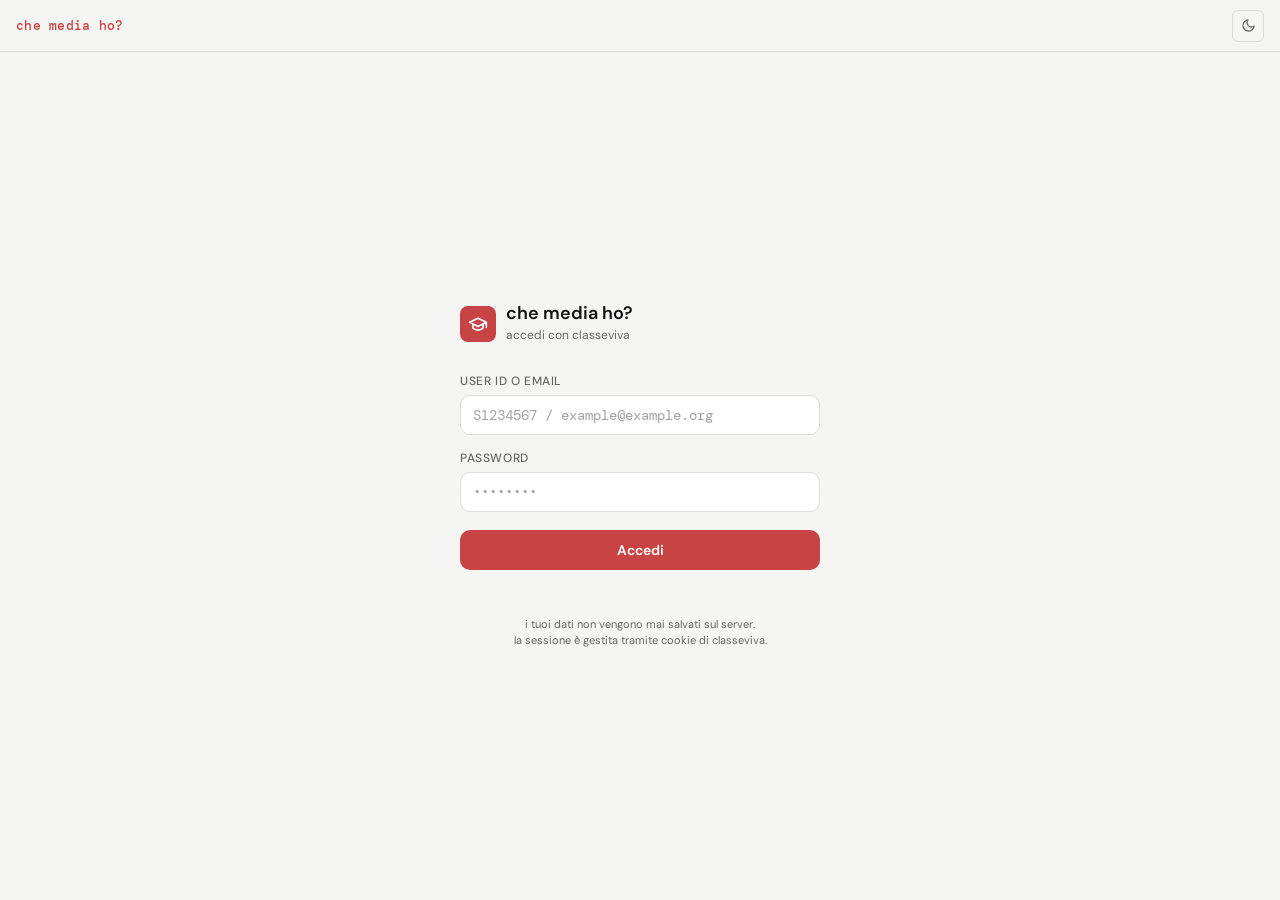
==== commit 2b1b470e: "feat: icon" ====
--- a/index.html
+++ b/index.html
@@ -9,8 +9,8 @@
   <meta name="apple-mobile-web-app-status-bar-style" content="black-translucent" />
   <meta name="apple-mobile-web-app-title" content="che media ho?" />
   <link rel="manifest" href="/manifest.json" />
-  <link rel="icon" type="image/png" sizes="192x192" href="/icons/icon-192.png" />
-  <link rel="apple-touch-icon" href="/icons/icon-192.png" />
+  <link rel="icon" type="image/png" sizes="192x192" href="/assets/icons/icon-192.png" />
+  <link rel="apple-touch-icon" href="/assets/icons/icon-192.png" />
   <title>che media ho?</title>
   <link rel="preconnect" href="https://fonts.googleapis.com" />
   <link rel="preconnect" href="https://fonts.gstatic.com" crossorigin />
--- a/style.css
+++ b/style.css
@@ -0,0 +1,611 @@
+*, *::before, *::after { box-sizing: border-box; margin: 0; padding: 0; }
+
+:root {
+  --bg:        #0c0c0c;
+  --surface:   #161616;
+  --surface2:  #1e1e1e;
+  --border:    #2a2a2a;
+  --text:      #e8e8e8;
+  --muted:     #888;
+  --accent:    #c84444;
+  --accent-lo: rgba(200,68,68,.12);
+  --green:     #4caf6e;
+  --yellow:    #e0a943;
+  --red:       #c84444;
+  --blue:      #4a8fd4;
+  --radius:    10px;
+  --mono:      "DM Mono", monospace;
+  --sans:      "DM Sans", sans-serif;
+  --transition: 160ms ease;
+}
+
+[data-theme="light"] {
+  --bg:        #f5f5f3;
+  --surface:   #ffffff;
+  --surface2:  #eeeeec;
+  --border:    #dcdcda;
+  --text:      #111;
+  --muted:     #666;
+  --accent-lo: rgba(200,68,68,.08);
+}
+
+html, body { height: 100%; }
+body {
+  font-family: var(--sans);
+  background: var(--bg);
+  color: var(--text);
+  font-size: 15px;
+  line-height: 1.5;
+  -webkit-font-smoothing: antialiased;
+}
+
+.hidden { display: none !important; }
+.mono   { font-family: var(--mono); }
+
+#app { min-height: 100dvh; display: flex; flex-direction: column; }
+
+.topbar {
+  position: sticky; top: 0; z-index: 100;
+  display: flex; align-items: center; justify-content: space-between;
+  padding: 0 16px;
+  height: 52px;
+  background: var(--bg);
+  border-bottom: 1px solid var(--border);
+}
+.topbar-brand {
+  font-family: var(--mono);
+  font-size: 13px;
+  font-weight: 500;
+  color: var(--accent);
+  letter-spacing: .02em;
+  user-select: none;
+}
+.topbar-actions { display: flex; gap: 8px; align-items: center; }
+.icon-btn {
+  background: none;
+  border: 1px solid var(--border);
+  border-radius: 6px;
+  color: var(--muted);
+  width: 32px; height: 32px;
+  display: flex; align-items: center; justify-content: center;
+  cursor: pointer;
+  transition: color var(--transition), border-color var(--transition);
+}
+.icon-btn:hover { color: var(--text); border-color: var(--muted); }
+.icon-btn svg { width: 15px; height: 15px; }
+
+.view { display: none; flex: 1; }
+.view.active { display: flex; flex-direction: column; }
+
+#view-login {
+  align-items: center;
+  justify-content: center;
+  padding: 32px 20px;
+}
+.login-card {
+  width: 100%;
+  max-width: 360px;
+}
+.login-logo {
+  display: flex; align-items: center; gap: 10px;
+  margin-bottom: 28px;
+}
+.login-logo-icon {
+  width: 36px; height: 36px;
+  background: var(--accent);
+  border-radius: 8px;
+  display: flex; align-items: center; justify-content: center;
+  flex-shrink: 0;
+}
+.login-logo-icon svg { width: 20px; height: 20px; color: #fff; }
+.login-title {
+  font-size: 18px;
+  font-weight: 600;
+  line-height: 1.2;
+}
+.login-subtitle {
+  font-size: 12px;
+  color: var(--muted);
+  margin-top: 1px;
+}
+.field { margin-bottom: 14px; }
+.field label {
+  display: block;
+  font-size: 12px;
+  font-weight: 500;
+  color: var(--muted);
+  margin-bottom: 5px;
+  text-transform: uppercase;
+  letter-spacing: .05em;
+}
+.field input {
+  width: 100%;
+  background: var(--surface);
+  border: 1px solid var(--border);
+  border-radius: var(--radius);
+  color: var(--text);
+  font-family: var(--mono);
+  font-size: 14px;
+  padding: 10px 12px;
+  outline: none;
+  transition: border-color var(--transition);
+}
+.field input:focus { border-color: var(--accent); }
+.field input::placeholder { color: var(--muted); opacity: .6; }
+.login-btn {
+  width: 100%;
+  background: var(--accent);
+  color: #fff;
+  border: none;
+  border-radius: var(--radius);
+  font-family: var(--sans);
+  font-size: 14px;
+  font-weight: 600;
+  padding: 11px;
+  cursor: pointer;
+  margin-top: 4px;
+  transition: opacity var(--transition);
+}
+.login-btn:hover:not(:disabled) { opacity: .88; }
+.login-btn:disabled { opacity: .45; cursor: default; }
+.login-error {
+  font-size: 13px;
+  color: var(--red);
+  min-height: 18px;
+  margin-top: 10px;
+  text-align: center;
+}
+.login-note {
+  font-size: 11px;
+  color: var(--muted);
+  text-align: center;
+  margin-top: 18px;
+  line-height: 1.5;
+}
+
+#view-grades { padding: 0 0 80px; }
+
+.summary-bar {
+  display: flex; align-items: center; justify-content: space-between;
+  padding: 16px 16px 12px;
+  gap: 12px;
+}
+.summary-label {
+  font-size: 11px;
+  text-transform: uppercase;
+  letter-spacing: .08em;
+  color: var(--muted);
+}
+.summary-avg {
+  font-family: var(--mono);
+  font-size: 32px;
+  font-weight: 500;
+  line-height: 1;
+}
+.summary-avg.excellent { color: var(--green); }
+.summary-avg.pass      { color: var(--yellow); }
+.summary-avg.fail      { color: var(--red); }
+
+.refresh-btn {
+  background: var(--surface2);
+  border: 1px solid var(--border);
+  border-radius: 6px;
+  color: var(--muted);
+  padding: 6px 12px;
+  font-family: var(--sans);
+  font-size: 12px;
+  cursor: pointer;
+  display: flex; align-items: center; gap: 6px;
+  transition: color var(--transition);
+  flex-shrink: 0;
+}
+.refresh-btn:hover { color: var(--text); }
+.refresh-btn svg { width: 13px; height: 13px; }
+.refresh-btn.spinning svg { animation: spin .6s linear infinite; }
+@keyframes spin { to { transform: rotate(360deg); } }
+
+.period-block { padding: 0 12px 8px; }
+.period-label {
+  font-size: 11px;
+  font-weight: 600;
+  text-transform: uppercase;
+  letter-spacing: .1em;
+  color: var(--muted);
+  padding: 12px 4px 8px;
+  display: flex; align-items: center; justify-content: space-between;
+}
+.period-avg {
+  font-family: var(--mono);
+  font-size: 12px;
+  font-weight: 500;
+}
+
+.subject-row {
+  display: flex; align-items: center;
+  background: var(--surface);
+  border: 1px solid var(--border);
+  border-radius: var(--radius);
+  padding: 14px 14px;
+  margin-bottom: 8px;
+  cursor: pointer;
+  transition: border-color var(--transition), background var(--transition);
+  gap: 10px;
+}
+.subject-row:hover { border-color: var(--muted); background: var(--surface2); }
+.subject-name {
+  flex: 1;
+  font-size: 13px;
+  font-weight: 500;
+  white-space: nowrap;
+  overflow: hidden;
+  text-overflow: ellipsis;
+}
+.grade-chips { display: flex; gap: 4px; flex-wrap: wrap; justify-content: flex-end; align-items: center; }
+.chip {
+  font-family: var(--mono);
+  font-size: 11px;
+  font-weight: 500;
+  padding: 2px 7px;
+  border-radius: 4px;
+  cursor: pointer;
+  transition: opacity var(--transition);
+}
+.chip:hover { opacity: .75; }
+.chip.excellent { background: rgba(76,175,110,.15); color: var(--green); }
+.chip.pass      { background: rgba(224,169,67,.13); color: var(--yellow); }
+.chip.fail      { background: rgba(200,68,68,.15);  color: var(--red); }
+.chip.blue      { background: rgba(74,143,212,.15); color: var(--blue); }
+.subject-avg {
+  font-family: var(--mono);
+  font-size: 15px;
+  font-weight: 500;
+  min-width: 30px;
+  text-align: right;
+}
+
+#view-subject { padding: 0 0 80px; }
+
+.back-btn {
+  display: flex; align-items: center; gap: 6px;
+  background: none;
+  border: none;
+  color: var(--muted);
+  font-family: var(--sans);
+  font-size: 13px;
+  cursor: pointer;
+  padding: 14px 16px 4px;
+  transition: color var(--transition);
+}
+.back-btn:hover { color: var(--text); }
+.back-btn svg { width: 15px; height: 15px; }
+
+.subject-header {
+  padding: 8px 16px 16px;
+  border-bottom: 1px solid var(--border);
+}
+.subject-header-name {
+  font-size: 20px;
+  font-weight: 600;
+  margin-bottom: 6px;
+}
+.subject-stats {
+  display: flex; gap: 16px; flex-wrap: wrap;
+}
+.stat {
+  display: flex; flex-direction: column;
+}
+.stat-value {
+  font-family: var(--mono);
+  font-size: 20px;
+  font-weight: 500;
+  line-height: 1;
+}
+.stat-label {
+  font-size: 11px;
+  color: var(--muted);
+  margin-top: 2px;
+}
+
+.period-grades {
+  padding: 14px 14px 0;
+}
+.grade-card {
+  display: flex; align-items: center; gap: 12px;
+  background: var(--surface);
+  border: 1px solid var(--border);
+  border-radius: var(--radius);
+  padding: 11px 14px;
+  margin-bottom: 6px;
+  cursor: pointer;
+  transition: border-color var(--transition);
+}
+.grade-card:hover { border-color: var(--muted); }
+.grade-big {
+  font-family: var(--mono);
+  font-size: 22px;
+  font-weight: 500;
+  min-width: 42px;
+}
+.grade-meta { flex: 1; }
+.grade-date { font-size: 12px; color: var(--muted); }
+.grade-component { font-size: 12px; color: var(--muted); margin-top: 1px; }
+.grade-note { font-size: 12px; color: var(--muted); margin-top: 3px; font-style: italic; }
+
+.goal-section {
+  margin: 16px 14px 0;
+  background: var(--surface);
+  border: 1px solid var(--border);
+  border-radius: var(--radius);
+  padding: 14px;
+  transition: border-color 400ms ease;
+}
+.goal-section.flash-up {
+  animation: flash-border-up 600ms ease forwards;
+}
+.goal-section.flash-down {
+  animation: flash-border-down 600ms ease forwards;
+}
+@keyframes flash-border-up {
+  0%   { border-color: var(--border); }
+  30%  { border-color: var(--green); box-shadow: 0 0 0 2px rgba(76,175,110,.18); }
+  100% { border-color: var(--border); box-shadow: none; }
+}
+@keyframes flash-border-down {
+  0%   { border-color: var(--border); }
+  30%  { border-color: var(--red); box-shadow: 0 0 0 2px rgba(200,68,68,.18); }
+  100% { border-color: var(--border); box-shadow: none; }
+}
+.goal-title {
+  font-size: 12px;
+  font-weight: 600;
+  text-transform: uppercase;
+  letter-spacing: .08em;
+  color: var(--muted);
+  margin-bottom: 10px;
+}
+.goal-row { display: flex; gap: 8px; align-items: center; flex-wrap: wrap; }
+.goal-input {
+  background: var(--surface2);
+  border: 1px solid var(--border);
+  border-radius: 6px;
+  color: var(--text);
+  font-family: var(--mono);
+  font-size: 14px;
+  padding: 7px 10px;
+  width: 70px;
+  outline: none;
+  transition: border-color var(--transition);
+}
+.goal-input:focus { border-color: var(--accent); }
+.goal-btn {
+  background: var(--accent-lo);
+  border: 1px solid var(--accent);
+  border-radius: 6px;
+  color: var(--accent);
+  font-family: var(--sans);
+  font-size: 12px;
+  font-weight: 600;
+  padding: 7px 12px;
+  cursor: pointer;
+  transition: background var(--transition);
+}
+.goal-btn:hover { background: rgba(200,68,68,.2); }
+.goal-result {
+  font-size: 13px;
+  color: var(--muted);
+  margin-top: 8px;
+  line-height: 1.5;
+  min-height: 18px;
+}
+.goal-result strong { color: var(--text); font-family: var(--mono); }
+
+.modal-overlay {
+  position: fixed; inset: 0; z-index: 200;
+  background: rgba(0,0,0,.65);
+  display: flex; align-items: flex-end; justify-content: center;
+  opacity: 0; pointer-events: none;
+  transition: opacity 200ms ease;
+}
+.modal-overlay.show { opacity: 1; pointer-events: all; }
+.modal {
+  background: var(--surface);
+  border: 1px solid var(--border);
+  border-radius: 16px 16px 0 0;
+  width: 100%;
+  max-width: 480px;
+  padding: 20px 20px 28px;
+  transform: translateY(20px);
+  transition: transform 200ms ease;
+}
+.modal-overlay.show .modal { transform: translateY(0); }
+.modal-handle {
+  width: 36px; height: 4px;
+  background: var(--border);
+  border-radius: 2px;
+  margin: 0 auto 16px;
+}
+.modal-grade-big {
+  font-family: var(--mono);
+  font-size: 48px;
+  font-weight: 500;
+  line-height: 1;
+  text-align: center;
+  margin-bottom: 12px;
+}
+.modal-row {
+  display: flex; justify-content: space-between;
+  padding: 8px 0;
+  border-bottom: 1px solid var(--border);
+  font-size: 13px;
+}
+.modal-row:last-child { border-bottom: none; }
+.modal-row-label { color: var(--muted); }
+.modal-close {
+  width: 100%;
+  background: var(--surface2);
+  border: 1px solid var(--border);
+  border-radius: 8px;
+  color: var(--text);
+  font-family: var(--sans);
+  font-size: 14px;
+  padding: 10px;
+  cursor: pointer;
+  margin-top: 14px;
+}
+
+.skeleton {
+  background: linear-gradient(90deg, var(--surface) 25%, var(--surface2) 50%, var(--surface) 75%);
+  background-size: 200% 100%;
+  animation: shimmer 1.4s ease infinite;
+  border-radius: 6px;
+}
+@keyframes shimmer { from { background-position: 200% 0; } to { background-position: -200% 0; } }
+.skeleton-row {
+  height: 52px;
+  margin-bottom: 6px;
+  border-radius: var(--radius);
+}
+
+.chart-section {
+  margin: 16px 14px 0;
+  background: var(--surface);
+  border: 1px solid var(--border);
+  border-radius: var(--radius);
+  padding: 14px 14px 10px;
+}
+.chart-title {
+  font-size: 12px;
+  font-weight: 600;
+  text-transform: uppercase;
+  letter-spacing: .08em;
+  color: var(--muted);
+  margin-bottom: 12px;
+}
+.chart-wrap {
+  position: relative;
+  width: 100%;
+  max-height: 140px;
+  overflow: visible;
+}
+.chart-wrap svg {
+  display: block;
+  width: 100%;
+  max-height: 140px;
+  overflow: visible;
+}
+
+.chart-y-label {
+  font-family: var(--mono);
+  font-size: 9px;
+  fill: var(--muted);
+}
+
+.chart-grid {
+  stroke: var(--border);
+  stroke-width: 1;
+  stroke-dasharray: 3 4;
+}
+
+.chart-area {
+  opacity: .15;
+}
+
+.chart-line {
+  fill: none;
+  stroke-width: 2;
+  stroke-linecap: round;
+  stroke-linejoin: round;
+}
+
+.chart-dot {
+  stroke-width: 2;
+  stroke: var(--bg);
+  cursor: pointer;
+  transition: r 120ms ease;
+}
+.chart-dot-hit {
+  cursor: pointer;
+}
+.chart-tooltip {
+  position: absolute;
+  background: var(--surface2);
+  border: 1px solid var(--border);
+  border-radius: 6px;
+  padding: 5px 9px;
+  font-family: var(--mono);
+  font-size: 12px;
+  color: var(--text);
+  pointer-events: none;
+  white-space: nowrap;
+  opacity: 0;
+  transform: translateY(-4px);
+  transition: opacity 120ms ease, transform 120ms ease;
+  z-index: 10;
+}
+.chart-tooltip.show {
+  opacity: 1;
+  transform: translateY(0);
+}
+
+.chart-tooltip .tt-date {
+  color: var(--muted);
+  font-size: 10px;
+  display: block;
+  margin-top: 1px;
+}
+
+.chart-suff-label {
+  font-family: var(--mono);
+  font-size: 9px;
+  fill: var(--muted);
+}
+
+@media (min-width: 480px) {
+  #view-login { padding: 48px 20px; }
+  .modal { border-radius: 16px; margin-bottom: 20px; }
+}
+
+.smart-bar {
+  display: flex;
+  flex-direction: column;
+  gap: 10px;
+  padding: 14px 14px 0;
+}
+
+@media (min-width: 640px) {
+  .smart-bar {
+    flex-direction: row;
+    align-items: stretch;
+    padding: 16px 16px 0;
+    gap: 12px;
+  }
+  .smart-bar-chart {
+    flex: 0 0 44%;
+    min-width: 0;
+  }
+  .smart-bar-chart .chart-section {
+    margin: 0;
+    height: 100%;
+    display: flex;
+    flex-direction: column;
+  }
+  .smart-bar-chart .chart-wrap {
+    flex: 1;
+    max-height: none;
+  }
+  .smart-bar-chart .chart-wrap svg {
+    max-height: none;
+    height: 100%;
+  }
+  .smart-bar-tools {
+    flex: 1;
+    display: flex;
+    flex-direction: column;
+    gap: 10px;
+    min-width: 0;
+  }
+  .smart-bar-tools .goal-section {
+    margin: 0;
+    flex: 1;
+  }
+}
